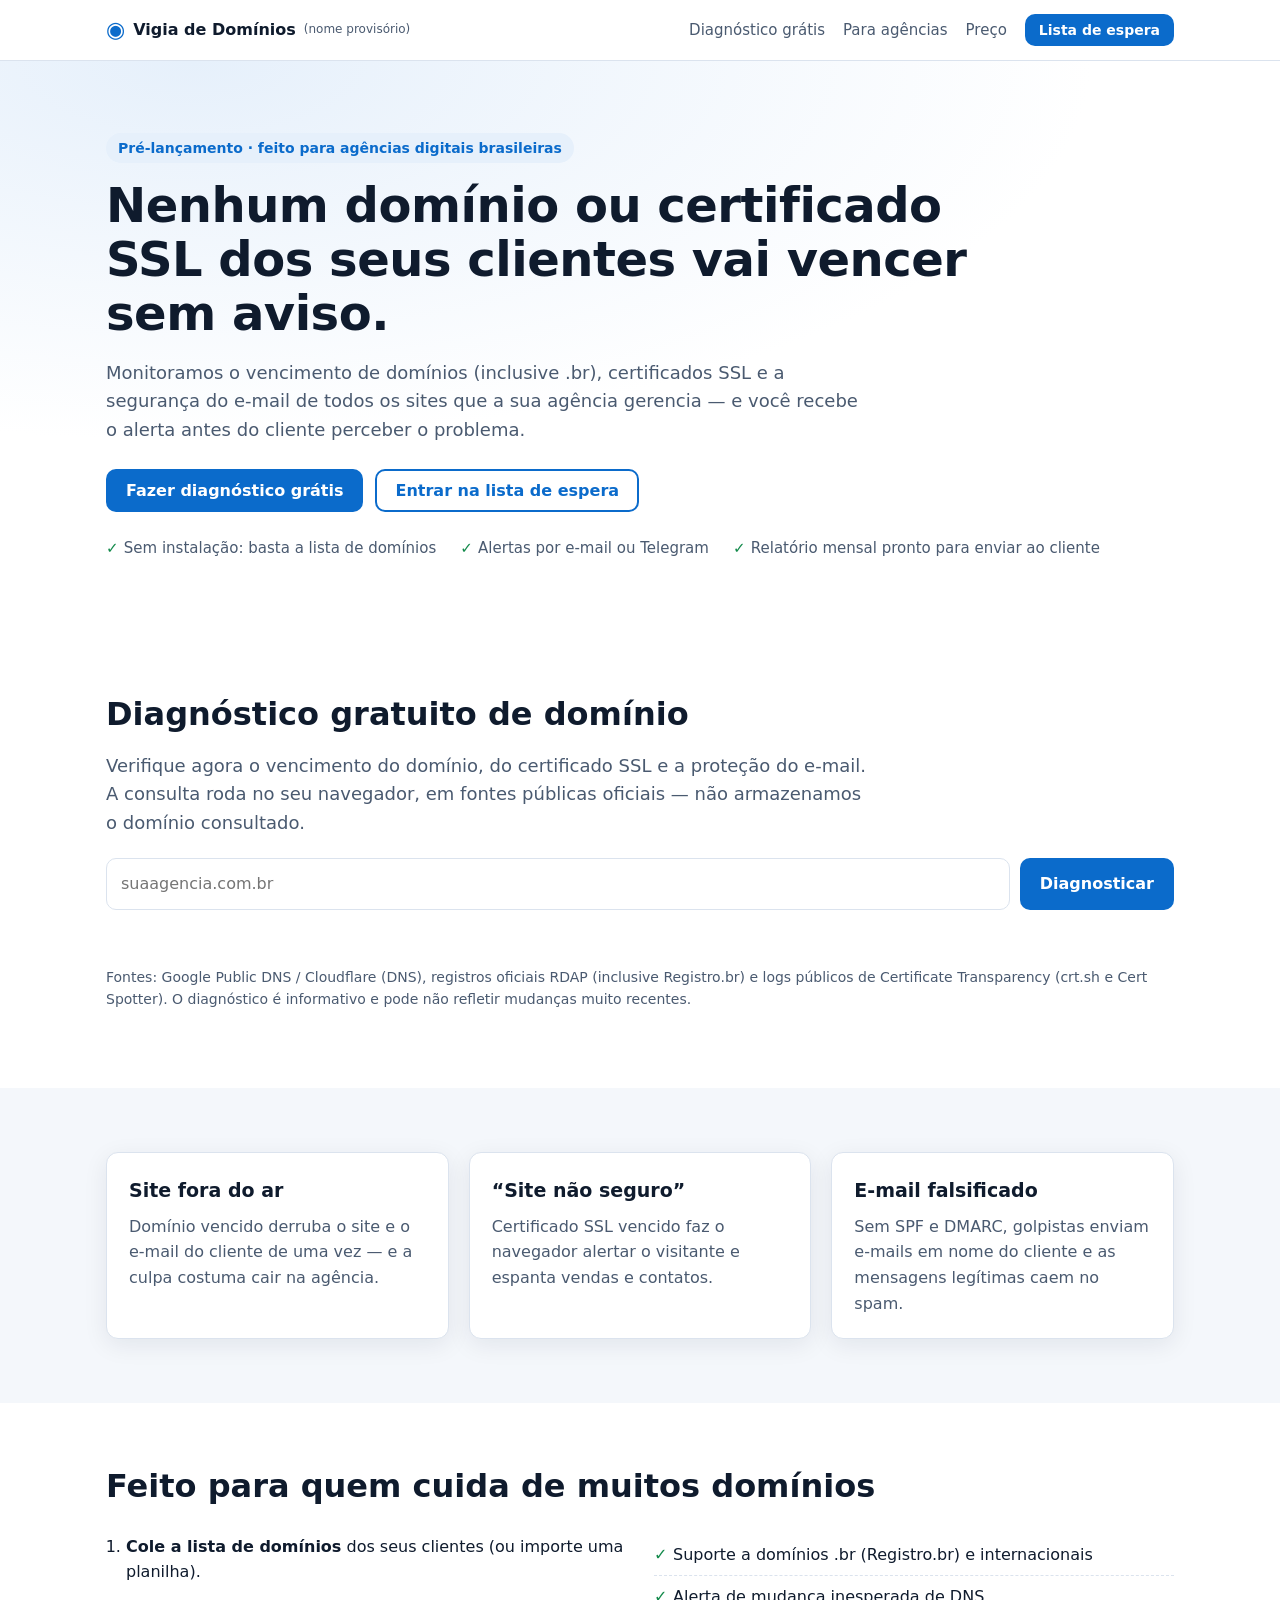
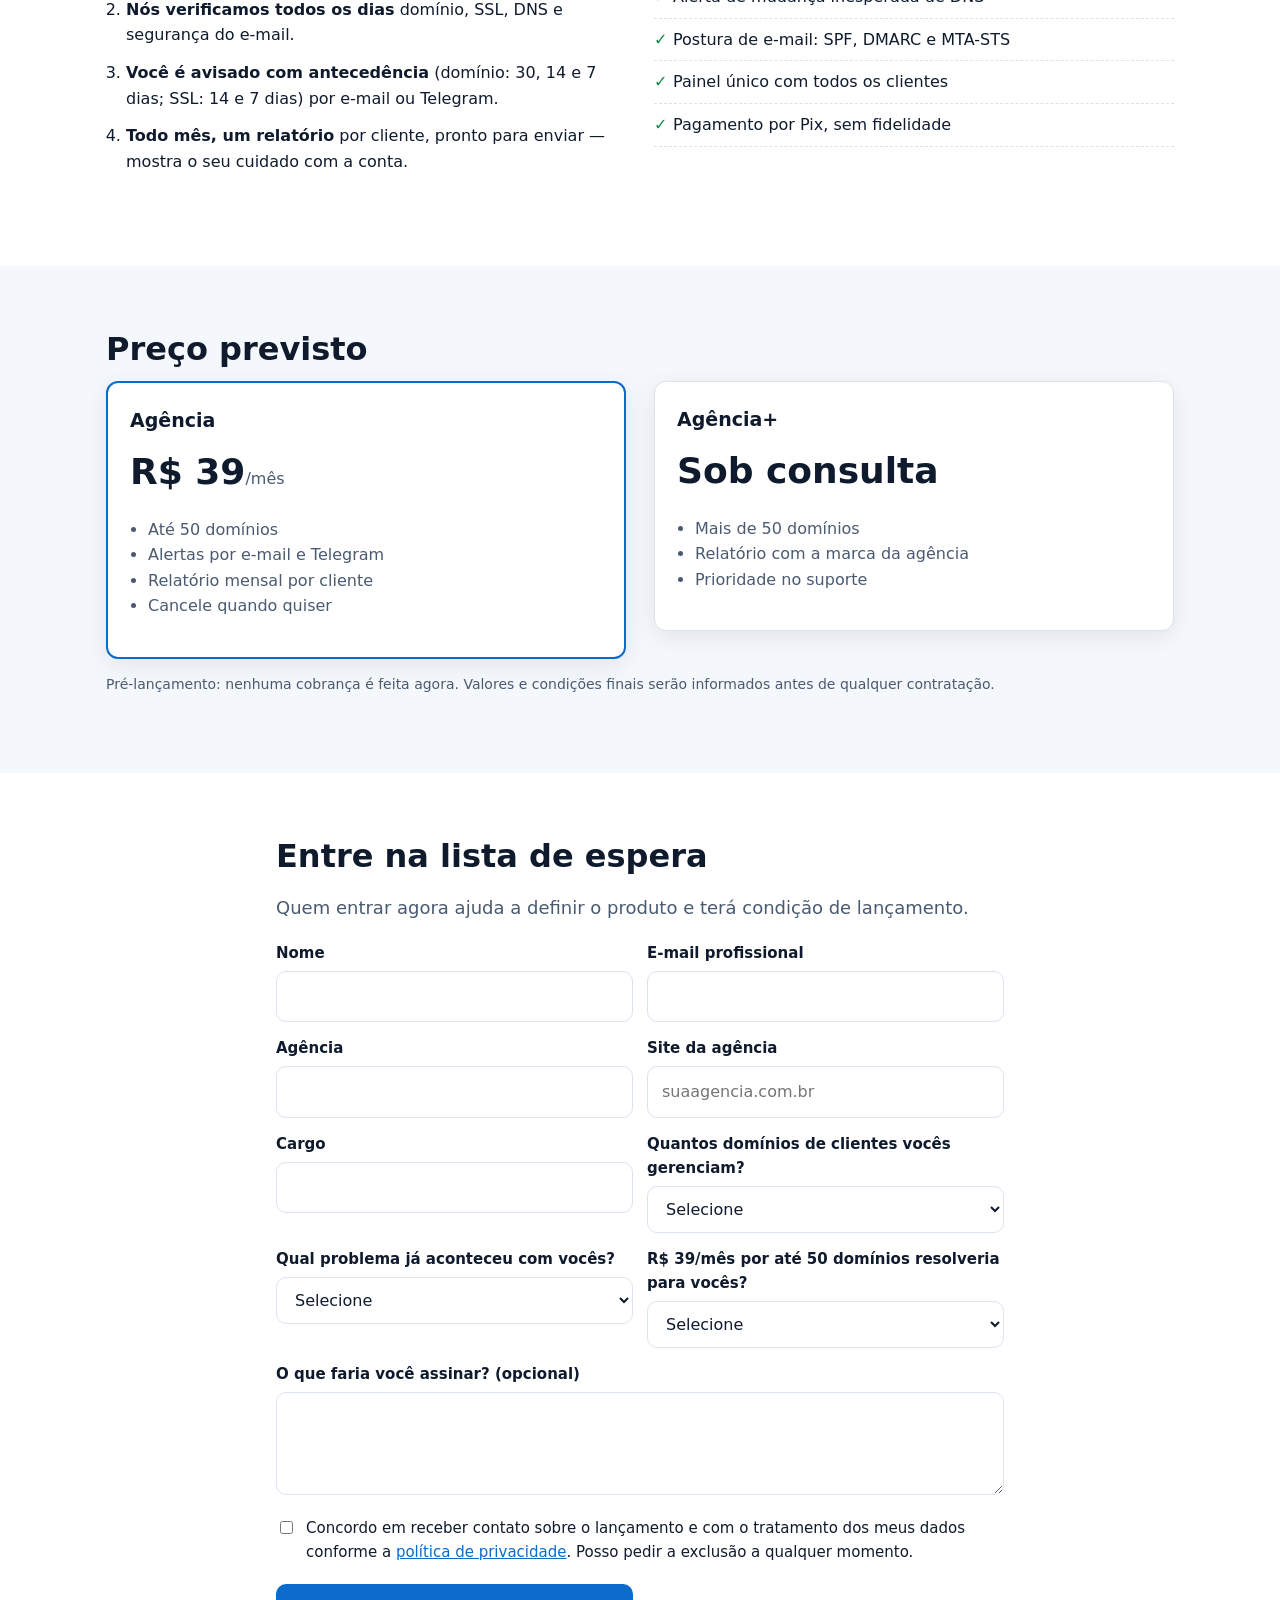
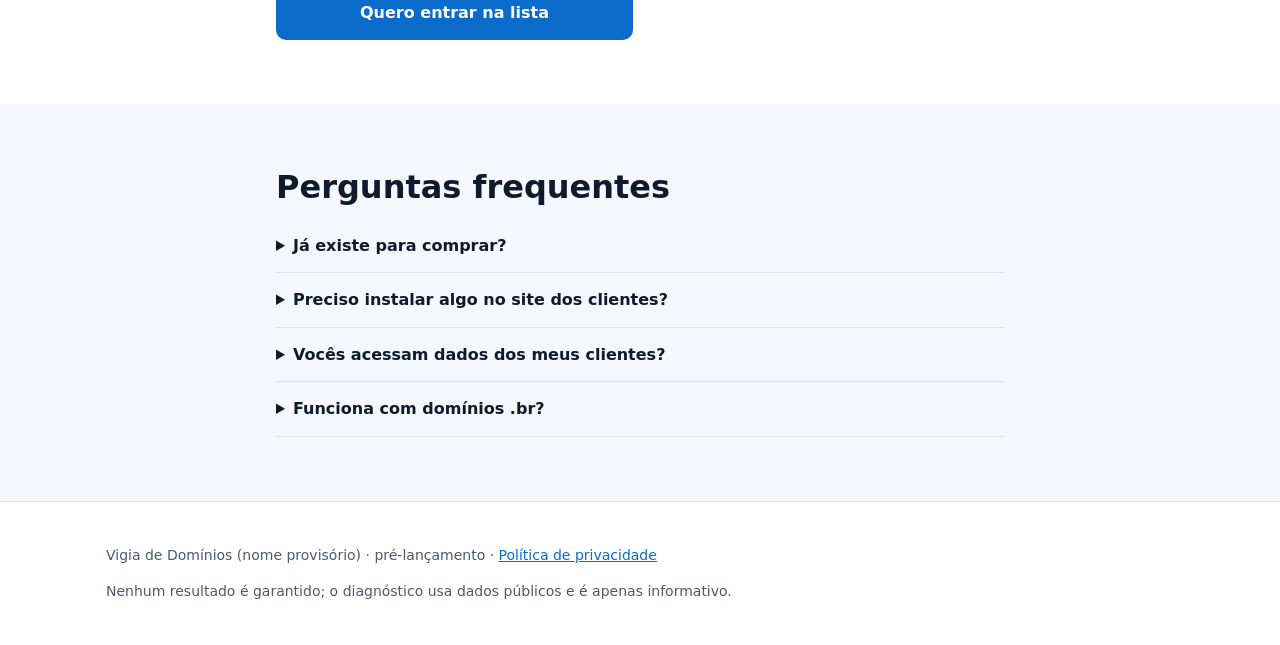
==== index.html @ 2f643668 "Landing de pré-lançamento do Vigia de Domínios Diagnóstico gratuito no navegador e lista de espera (" ====
<!doctype html>
<html lang="pt-BR">
<head>
  <meta charset="utf-8">
  <meta name="viewport" content="width=device-width, initial-scale=1">
  <title>Vigia de Domínios — monitoramento de domínios e SSL para agências</title>
  <meta name="description" content="Nenhum domínio ou certificado SSL dos seus clientes vence sem aviso. Diagnóstico gratuito e lista de espera para agências digitais.">
  <link rel="stylesheet" href="assets/style.css">
  <script src="config.js" defer></script>
  <script src="assets/diagnostico.js" defer></script>
  <script src="assets/app.js" defer></script>
</head>
<body>
  <header class="topo">
    <div class="wrap topo-in">
      <a class="marca" href="#"><span class="marca-icone" aria-hidden="true">◉</span> Vigia de Domínios <small>(nome provisório)</small></a>
      <nav aria-label="Seções">
        <a href="#diagnostico">Diagnóstico grátis</a>
        <a href="#agencias">Para agências</a>
        <a href="#preco">Preço</a>
        <a class="btn btn-sm" href="#lista">Lista de espera</a>
      </nav>
    </div>
  </header>

  <main>
    <section class="hero">
      <div class="wrap hero-in">
        <p class="selo">Pré-lançamento · feito para agências digitais brasileiras</p>
        <h1>Nenhum domínio ou certificado SSL dos seus clientes vai vencer sem aviso.</h1>
        <p class="sub">Monitoramos o vencimento de domínios (inclusive .br), certificados SSL e a segurança do e-mail de todos os
          sites que a sua agência gerencia — e você recebe o alerta antes do cliente perceber o problema.</p>
        <div class="acoes">
          <a class="btn" href="#diagnostico">Fazer diagnóstico grátis</a>
          <a class="btn btn-sec" href="#lista">Entrar na lista de espera</a>
        </div>
        <ul class="pontos">
          <li>Sem instalação: basta a lista de domínios</li>
          <li>Alertas por e-mail ou Telegram</li>
          <li>Relatório mensal pronto para enviar ao cliente</li>
        </ul>
      </div>
    </section>

    <section id="diagnostico" class="secao">
      <div class="wrap">
        <h2>Diagnóstico gratuito de domínio</h2>
        <p class="lead">Verifique agora o vencimento do domínio, do certificado SSL e a proteção do e-mail. A consulta roda no seu
          navegador, em fontes públicas oficiais — não armazenamos o domínio consultado.</p>
        <form id="form-diag" class="diag-form" autocomplete="off" novalidate>
          <label for="dominio" class="sr">Domínio</label>
          <input id="dominio" name="dominio" type="text" inputmode="url" placeholder="suaagencia.com.br" required maxlength="253">
          <button class="btn" type="submit" id="btn-diag">Diagnosticar</button>
        </form>
        <p id="diag-status" class="status" role="status" aria-live="polite"></p>
        <div id="diag-resultado" class="resultado" hidden></div>
        <p class="nota">Fontes: Google Public DNS / Cloudflare (DNS), registros oficiais RDAP (inclusive Registro.br) e logs públicos de
          Certificate Transparency (crt.sh e Cert Spotter). O diagnóstico é informativo e pode não refletir mudanças muito recentes.</p>
      </div>
    </section>

    <section class="secao alt">
      <div class="wrap grid3">
        <div class="card"><h3>Site fora do ar</h3><p>Domínio vencido derruba o site e o e-mail do cliente de uma vez — e a culpa costuma
          cair na agência.</p></div>
        <div class="card"><h3>“Site não seguro”</h3><p>Certificado SSL vencido faz o navegador alertar o visitante e espanta vendas e
          contatos.</p></div>
        <div class="card"><h3>E-mail falsificado</h3><p>Sem SPF e DMARC, golpistas enviam e-mails em nome do cliente e as mensagens
          legítimas caem no spam.</p></div>
      </div>
    </section>

    <section id="agencias" class="secao">
      <div class="wrap">
        <h2>Feito para quem cuida de muitos domínios</h2>
        <div class="grid2">
          <ol class="passos">
            <li><strong>Cole a lista de domínios</strong> dos seus clientes (ou importe uma planilha).</li>
            <li><strong>Nós verificamos todos os dias</strong> domínio, SSL, DNS e segurança do e-mail.</li>
            <li><strong>Você é avisado com antecedência</strong> (domínio: 30, 14 e 7 dias; SSL: 14 e 7 dias) por e-mail ou Telegram.</li>
            <li><strong>Todo mês, um relatório</strong> por cliente, pronto para enviar — mostra o seu cuidado com a conta.</li>
          </ol>
          <ul class="lista-check">
            <li>Suporte a domínios .br (Registro.br) e internacionais</li>
            <li>Alerta de mudança inesperada de DNS</li>
            <li>Postura de e-mail: SPF, DMARC e MTA-STS</li>
            <li>Painel único com todos os clientes</li>
            <li>Pagamento por Pix, sem fidelidade</li>
          </ul>
        </div>
      </div>
    </section>

    <section id="preco" class="secao alt">
      <div class="wrap">
        <h2>Preço previsto</h2>
        <div class="grid2 precos">
          <div class="card plano destaque">
            <h3>Agência</h3>
            <p class="valor">R$ 39<span>/mês</span></p>
            <ul><li>Até 50 domínios</li><li>Alertas por e-mail e Telegram</li><li>Relatório mensal por cliente</li><li>Cancele quando quiser</li></ul>
          </div>
          <div class="card plano">
            <h3>Agência+</h3>
            <p class="valor">Sob consulta</p>
            <ul><li>Mais de 50 domínios</li><li>Relatório com a marca da agência</li><li>Prioridade no suporte</li></ul>
          </div>
        </div>
        <p class="nota">Pré-lançamento: nenhuma cobrança é feita agora. Valores e condições finais serão informados antes de qualquer
          contratação.</p>
      </div>
    </section>

    <section id="lista" class="secao">
      <div class="wrap estreito">
        <h2>Entre na lista de espera</h2>
        <p class="lead">Quem entrar agora ajuda a definir o produto e terá condição de lançamento.</p>
        <form id="form-lista" class="form-lista" novalidate>
          <div class="campo"><label for="nome">Nome</label><input id="nome" name="nome" required maxlength="120" autocomplete="name"></div>
          <div class="campo"><label for="email">E-mail profissional</label><input id="email" name="email" type="email" required maxlength="160" autocomplete="email"></div>
          <div class="campo"><label for="agencia">Agência</label><input id="agencia" name="agencia" required maxlength="160" autocomplete="organization"></div>
          <div class="campo"><label for="site">Site da agência</label><input id="site" name="site" maxlength="200" placeholder="suaagencia.com.br"></div>
          <div class="campo"><label for="cargo">Cargo</label><input id="cargo" name="cargo" maxlength="80" autocomplete="organization-title"></div>
          <div class="campo"><label for="n_dominios">Quantos domínios de clientes vocês gerenciam?</label>
            <select id="n_dominios" name="n_dominios" required><option value="">Selecione</option><option>1 a 10</option><option>11 a 50</option><option>51 a 200</option><option>Mais de 200</option></select></div>
          <div class="campo"><label for="dor">Qual problema já aconteceu com vocês?</label>
            <select id="dor" name="dor" required><option value="">Selecione</option><option>Domínio de cliente venceu</option><option>SSL venceu / site “não seguro”</option>
              <option>E-mail do cliente caiu no spam ou foi falsificado</option><option>Ainda não aconteceu, mas preocupa</option><option>Outro</option></select></div>
          <div class="campo"><label for="pagaria">R$ 39/mês por até 50 domínios resolveria para vocês?</label>
            <select id="pagaria" name="pagaria" required><option value="">Selecione</option><option>Sim, assinaria no lançamento</option><option>Talvez — depende de recursos</option>
              <option>Talvez — o preço precisa ser menor</option><option>Não</option></select></div>
          <div class="campo campo-full"><label for="comentario">O que faria você assinar? (opcional)</label><textarea id="comentario" name="comentario" rows="3" maxlength="800"></textarea></div>
          <div class="campo campo-full consent"><input id="consent" name="consent" type="checkbox" required>
            <label for="consent">Concordo em receber contato sobre o lançamento e com o tratamento dos meus dados conforme a
              <a href="privacidade.html" target="_blank" rel="noopener">política de privacidade</a>. Posso pedir a exclusão a qualquer momento.</label></div>
          <input type="hidden" name="origem" id="origem"><input type="hidden" name="diag_dominio" id="diag_dominio">
          <button class="btn" type="submit" id="btn-lista">Quero entrar na lista</button>
          <p id="lista-status" class="status" role="status" aria-live="polite"></p>
        </form>
      </div>
    </section>

    <section class="secao alt">
      <div class="wrap estreito faq">
        <h2>Perguntas frequentes</h2>
        <details><summary>Já existe para comprar?</summary><p>Ainda não. Estamos em pré-lançamento, validando o produto com agências. Ninguém é cobrado agora.</p></details>
        <details><summary>Preciso instalar algo no site dos clientes?</summary><p>Não. Usamos apenas informações públicas: registros de DNS, o registro oficial do domínio (RDAP) e certificados publicados.</p></details>
        <details><summary>Vocês acessam dados dos meus clientes?</summary><p>Não. Só consultamos dados técnicos públicos dos domínios. Dados pessoais de titulares de domínio não são coletados nem exibidos.</p></details>
        <details><summary>Funciona com domínios .br?</summary><p>Sim, consultamos diretamente o RDAP do Registro.br, além dos registros internacionais.</p></details>
      </div>
    </section>
  </main>

  <footer class="rodape">
    <div class="wrap">
      <p>Vigia de Domínios (nome provisório) · pré-lançamento · <a href="privacidade.html">Política de privacidade</a></p>
      <p class="nota">Nenhum resultado é garantido; o diagnóstico usa dados públicos e é apenas informativo.</p>
    </div>
  </footer>
</body>
</html>
---- assets/style.css ----
:root {
  --bg: #ffffff; --bg-alt: #f4f7fb; --fg: #0f1b2d; --muted: #4a5a70; --line: #dbe3ee;
  --brand: #0b6bcb; --brand-ink: #ffffff; --brand-soft: #e6f0fb;
  --ok: #138a4b; --warn: #b26a00; --crit: #c62828; --unk: #6b7785;
  --radius: 12px; --shadow: 0 6px 24px rgba(15, 27, 45, .08);
}
@media (prefers-color-scheme: dark) {
  :root { --bg: #0d1420; --bg-alt: #121c2b; --fg: #e8eef7; --muted: #a4b2c6; --line: #22324a; --brand: #4ea1ff;
    --brand-ink: #06121f; --brand-soft: #14263d; --ok: #3ccf7f; --warn: #ffb547; --crit: #ff6b6b; --unk: #94a3b8; --shadow: none; }
}
* { box-sizing: border-box; }
html { scroll-behavior: smooth; }
body { margin: 0; background: var(--bg); color: var(--fg); font: 16px/1.6 system-ui, -apple-system, "Segoe UI", Roboto, Ubuntu, sans-serif; }
a { color: var(--brand); }
.wrap { max-width: 1100px; margin: 0 auto; padding: 0 16px; }
.estreito { max-width: 760px; }
.sr { position: absolute; width: 1px; height: 1px; overflow: hidden; clip: rect(0 0 0 0); }
.topo { position: sticky; top: 0; z-index: 10; background: color-mix(in srgb, var(--bg) 92%, transparent); backdrop-filter: blur(8px); border-bottom: 1px solid var(--line); }
.topo-in { display: flex; align-items: center; justify-content: space-between; gap: 16px; min-height: 60px; flex-wrap: wrap; }
.marca { font-weight: 700; color: var(--fg); text-decoration: none; display: flex; align-items: center; gap: 8px; }
.marca small { font-weight: 400; color: var(--muted); font-size: 12px; }
.marca-icone { color: var(--brand); font-size: 22px; }
nav { display: flex; gap: 18px; align-items: center; flex-wrap: wrap; }
nav a { color: var(--muted); text-decoration: none; font-size: 15px; }
nav a:hover { color: var(--fg); }
.btn { display: inline-block; background: var(--brand); color: var(--brand-ink) !important; border: 0; border-radius: 10px; padding: 12px 20px;
  font-family: inherit; font-weight: 600; font-size: 16px; line-height: 1.2; text-decoration: none; cursor: pointer; }
.btn:hover { filter: brightness(1.07); }
.btn:disabled { opacity: .6; cursor: progress; }
.btn-sec { background: transparent; color: var(--brand) !important; box-shadow: inset 0 0 0 2px var(--brand); }
.btn-sm { padding: 8px 14px; font-size: 14px; }
.hero { padding: 72px 0 56px; background: radial-gradient(900px 380px at 15% 0%, var(--brand-soft), transparent); }
.selo { display: inline-block; background: var(--brand-soft); color: var(--brand); border-radius: 999px; padding: 4px 12px; font-size: 14px; font-weight: 600; margin: 0 0 16px; }
h1 { font-size: clamp(30px, 4.4vw, 48px); line-height: 1.12; margin: 0 0 16px; max-width: 900px; letter-spacing: -.01em; }
h2 { font-size: clamp(24px, 3vw, 32px); line-height: 1.2; margin: 0 0 12px; }
h3 { margin: 0 0 8px; font-size: 19px; }
.sub, .lead { color: var(--muted); font-size: 18px; max-width: 760px; }
.acoes { display: flex; gap: 12px; flex-wrap: wrap; margin: 24px 0; }
.pontos { display: flex; gap: 24px; flex-wrap: wrap; padding: 0; list-style: none; color: var(--muted); font-size: 15px; }
.pontos li::before { content: "✓ "; color: var(--ok); font-weight: 700; }
.secao { padding: 64px 0; }
.alt { background: var(--bg-alt); }
.grid3 { display: grid; grid-template-columns: repeat(auto-fit, minmax(240px, 1fr)); gap: 20px; }
.grid2 { display: grid; grid-template-columns: repeat(auto-fit, minmax(300px, 1fr)); gap: 28px; align-items: start; }
.card { background: var(--bg); border: 1px solid var(--line); border-radius: var(--radius); padding: 22px; box-shadow: var(--shadow); }
.card p { margin: 0; color: var(--muted); }
.passos { padding-left: 20px; } .passos li { margin-bottom: 12px; }
.lista-check { list-style: none; padding: 0; } .lista-check li { padding: 8px 0; border-bottom: 1px dashed var(--line); }
.lista-check li::before { content: "✓ "; color: var(--ok); font-weight: 700; }
.plano .valor { font-size: 36px; font-weight: 800; margin: 8px 0; color: var(--fg); } .plano .valor span { font-size: 16px; color: var(--muted); font-weight: 500; }
.plano ul { padding-left: 18px; color: var(--muted); } .destaque { border: 2px solid var(--brand); }
.nota { color: var(--muted); font-size: 14px; }
.diag-form { display: flex; gap: 10px; flex-wrap: wrap; margin: 20px 0 8px; }
.diag-form input { flex: 1 1 280px; }
input, select, textarea { width: 100%; font: inherit; color: var(--fg); background: var(--bg); border: 1px solid var(--line); border-radius: 10px; padding: 12px 14px; }
input:focus, select:focus, textarea:focus { outline: 2px solid var(--brand); outline-offset: 1px; }
.status { min-height: 24px; color: var(--muted); }
.status.erro { color: var(--crit); } .status.sucesso { color: var(--ok); font-weight: 600; }
.resultado { margin-top: 12px; }
.resumo { display: flex; align-items: center; gap: 16px; flex-wrap: wrap; padding: 18px; border-radius: var(--radius); border: 1px solid var(--line); background: var(--bg-alt); margin-bottom: 16px; }
.nota-grande { font-size: 34px; font-weight: 800; }
.chips { display: flex; gap: 8px; flex-wrap: wrap; }
.chip { font-size: 13px; padding: 3px 10px; border-radius: 999px; background: var(--brand-soft); color: var(--fg); }
.checks { display: grid; grid-template-columns: repeat(auto-fit, minmax(260px, 1fr)); gap: 14px; }
.check { border: 1px solid var(--line); border-left-width: 6px; border-radius: 10px; padding: 14px 16px; background: var(--bg); }
.check h4 { margin: 0 0 6px; font-size: 16px; display: flex; justify-content: space-between; gap: 8px; }
.check p { margin: 4px 0 0; color: var(--muted); font-size: 15px; }
.check .rec { color: var(--fg); }
.st-ok { border-left-color: var(--ok); } .st-atencao { border-left-color: var(--warn); } .st-critico { border-left-color: var(--crit); } .st-desconhecido { border-left-color: var(--unk); }
.badge { font-size: 12px; font-weight: 700; padding: 2px 8px; border-radius: 999px; color: #fff; white-space: nowrap; }
.b-ok { background: var(--ok); } .b-atencao { background: var(--warn); } .b-critico { background: var(--crit); } .b-desconhecido { background: var(--unk); }
.cta-diag { margin-top: 18px; padding: 18px; border-radius: var(--radius); background: var(--brand-soft); display: flex; justify-content: space-between; gap: 12px; align-items: center; flex-wrap: wrap; }
.form-lista { display: grid; grid-template-columns: repeat(auto-fit, minmax(260px, 1fr)); gap: 14px; margin-top: 18px; }
.campo label { display: block; font-weight: 600; margin-bottom: 6px; font-size: 15px; }
.campo-full { grid-column: 1 / -1; }
.consent { display: flex; gap: 10px; align-items: flex-start; } .consent input { width: auto; margin-top: 5px; } .consent label { font-weight: 400; }
.faq details { border-bottom: 1px solid var(--line); padding: 14px 0; } .faq summary { cursor: pointer; font-weight: 600; } .faq p { color: var(--muted); }
.rodape { border-top: 1px solid var(--line); padding: 28px 0; color: var(--muted); font-size: 14px; }
@media (max-width: 640px) { nav a:not(.btn) { display: none; } .hero { padding: 48px 0 40px; } .secao { padding: 48px 0; } }
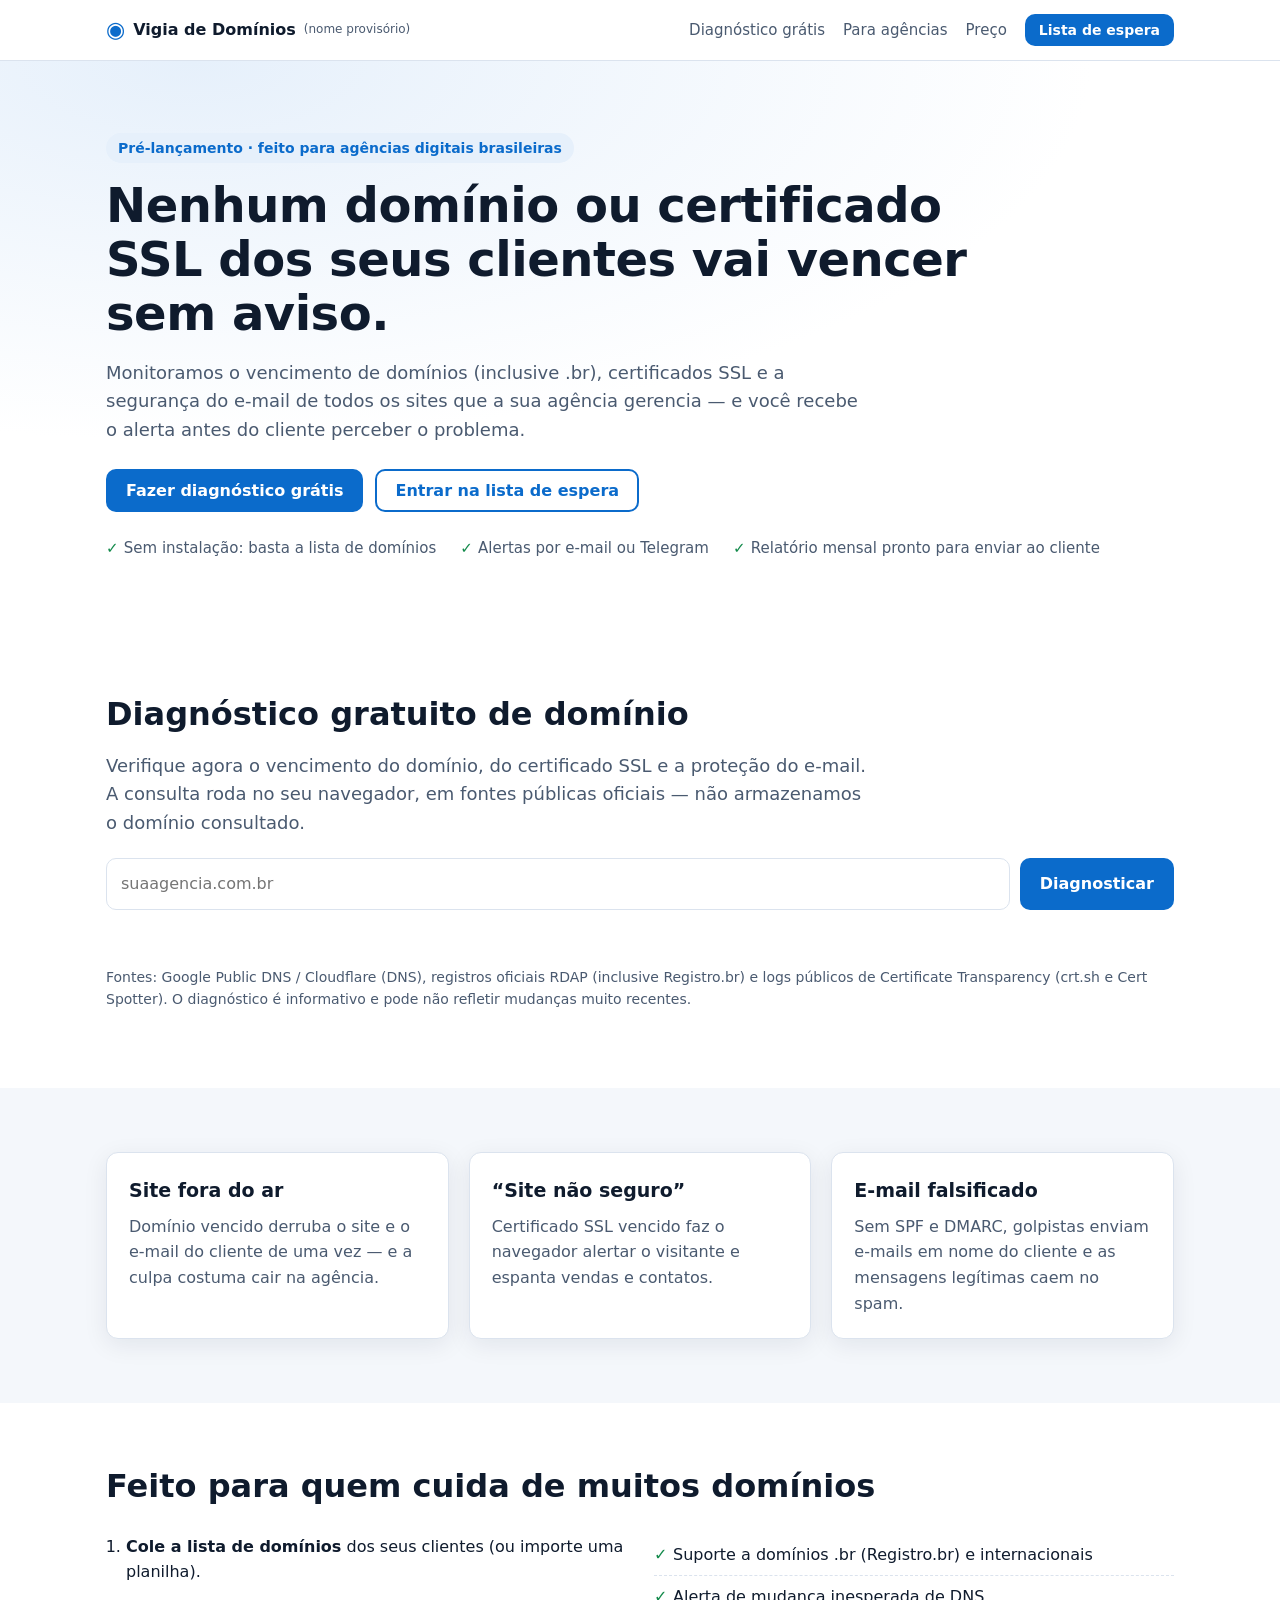
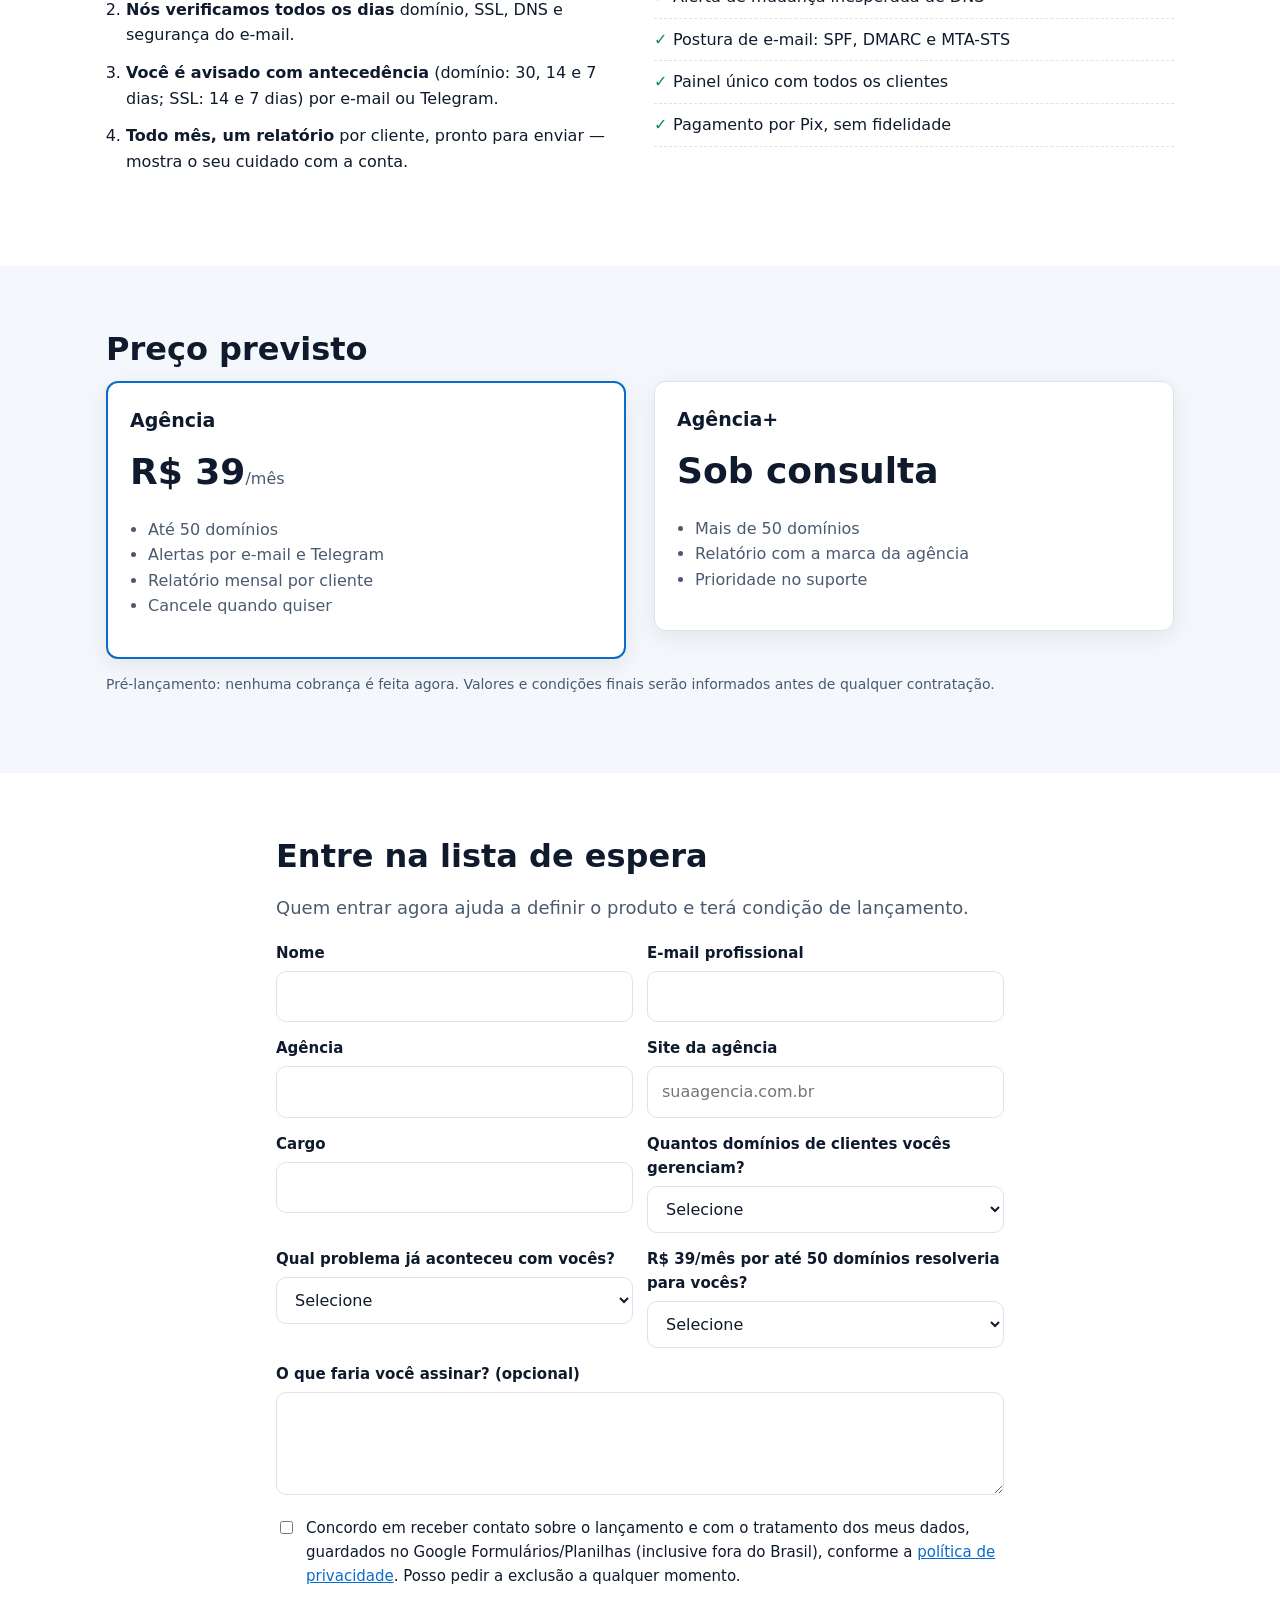
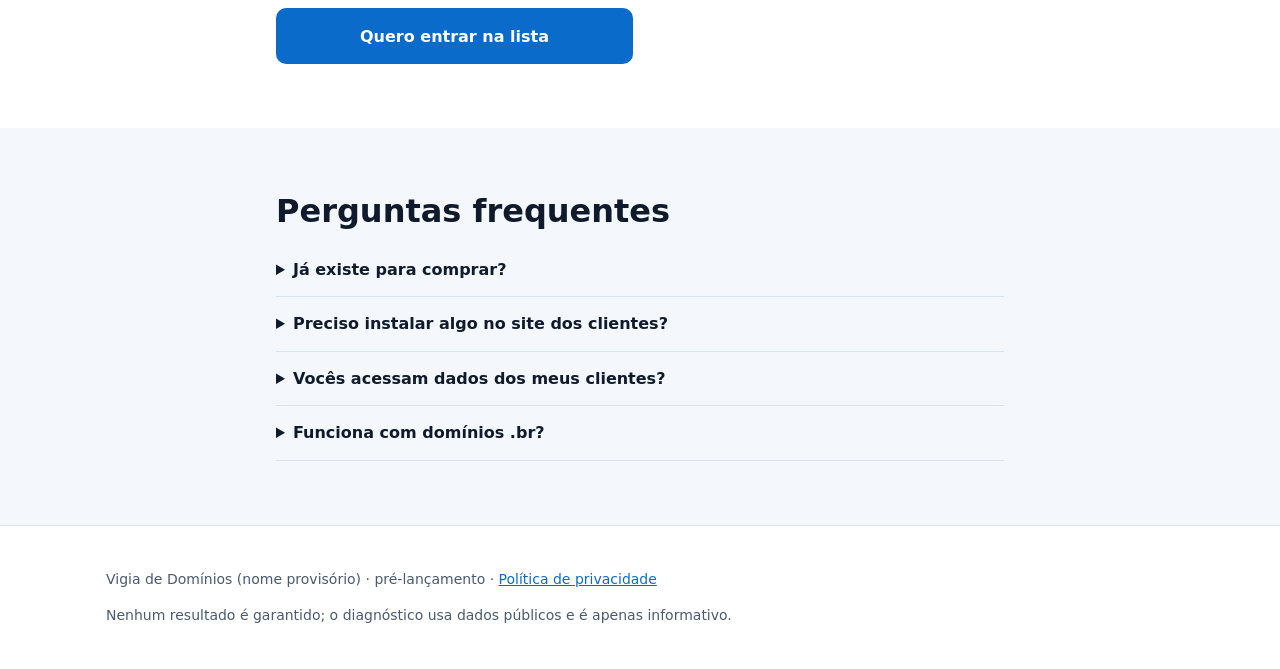
==== commit 17734539: "Ativa a lista de espera (Google Forms) e atualiza a política de privacidade" ====
--- a/index.html
+++ b/index.html
@@ -131,7 +131,8 @@
               <option>Talvez — o preço precisa ser menor</option><option>Não</option></select></div>
           <div class="campo campo-full"><label for="comentario">O que faria você assinar? (opcional)</label><textarea id="comentario" name="comentario" rows="3" maxlength="800"></textarea></div>
           <div class="campo campo-full consent"><input id="consent" name="consent" type="checkbox" required>
-            <label for="consent">Concordo em receber contato sobre o lançamento e com o tratamento dos meus dados conforme a
+            <label for="consent">Concordo em receber contato sobre o lançamento e com o tratamento dos meus dados, guardados no
+              Google Formulários/Planilhas (inclusive fora do Brasil), conforme a
               <a href="privacidade.html" target="_blank" rel="noopener">política de privacidade</a>. Posso pedir a exclusão a qualquer momento.</label></div>
           <input type="hidden" name="origem" id="origem"><input type="hidden" name="diag_dominio" id="diag_dominio">
           <button class="btn" type="submit" id="btn-lista">Quero entrar na lista</button>
